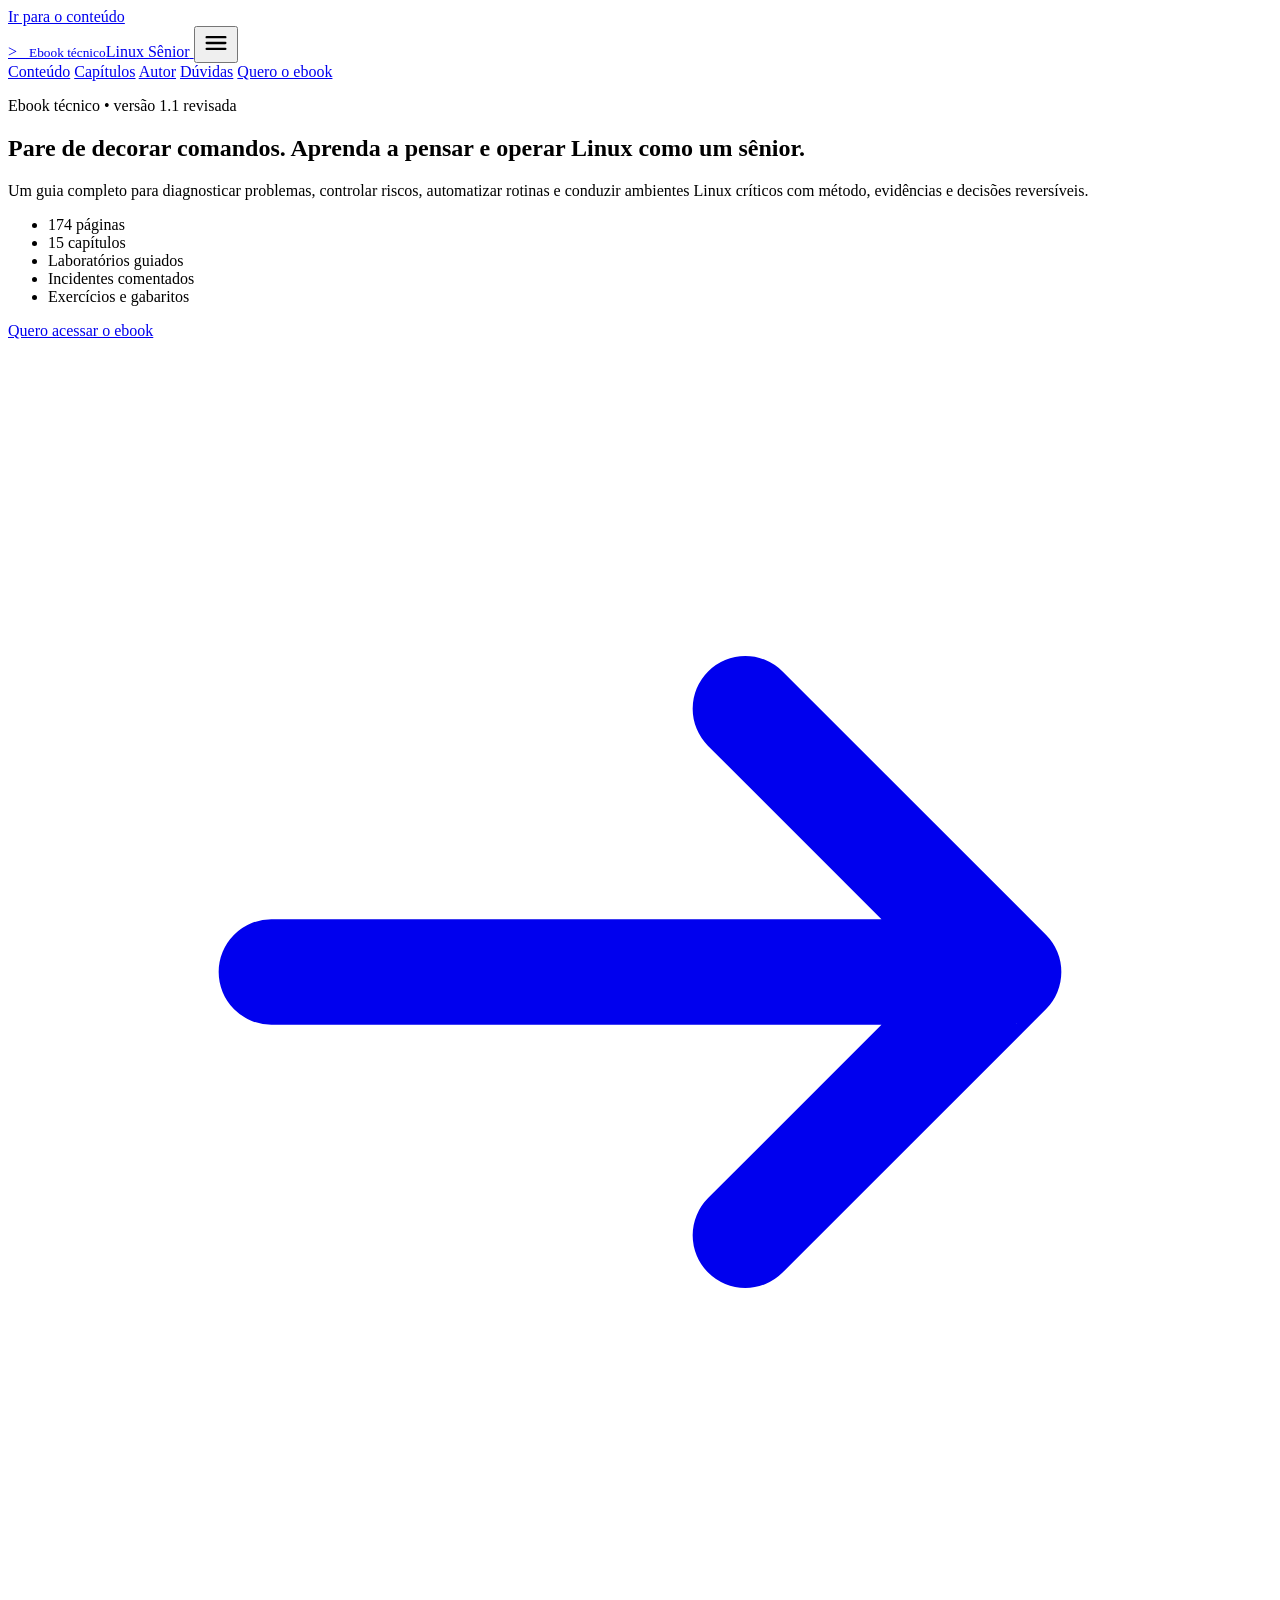
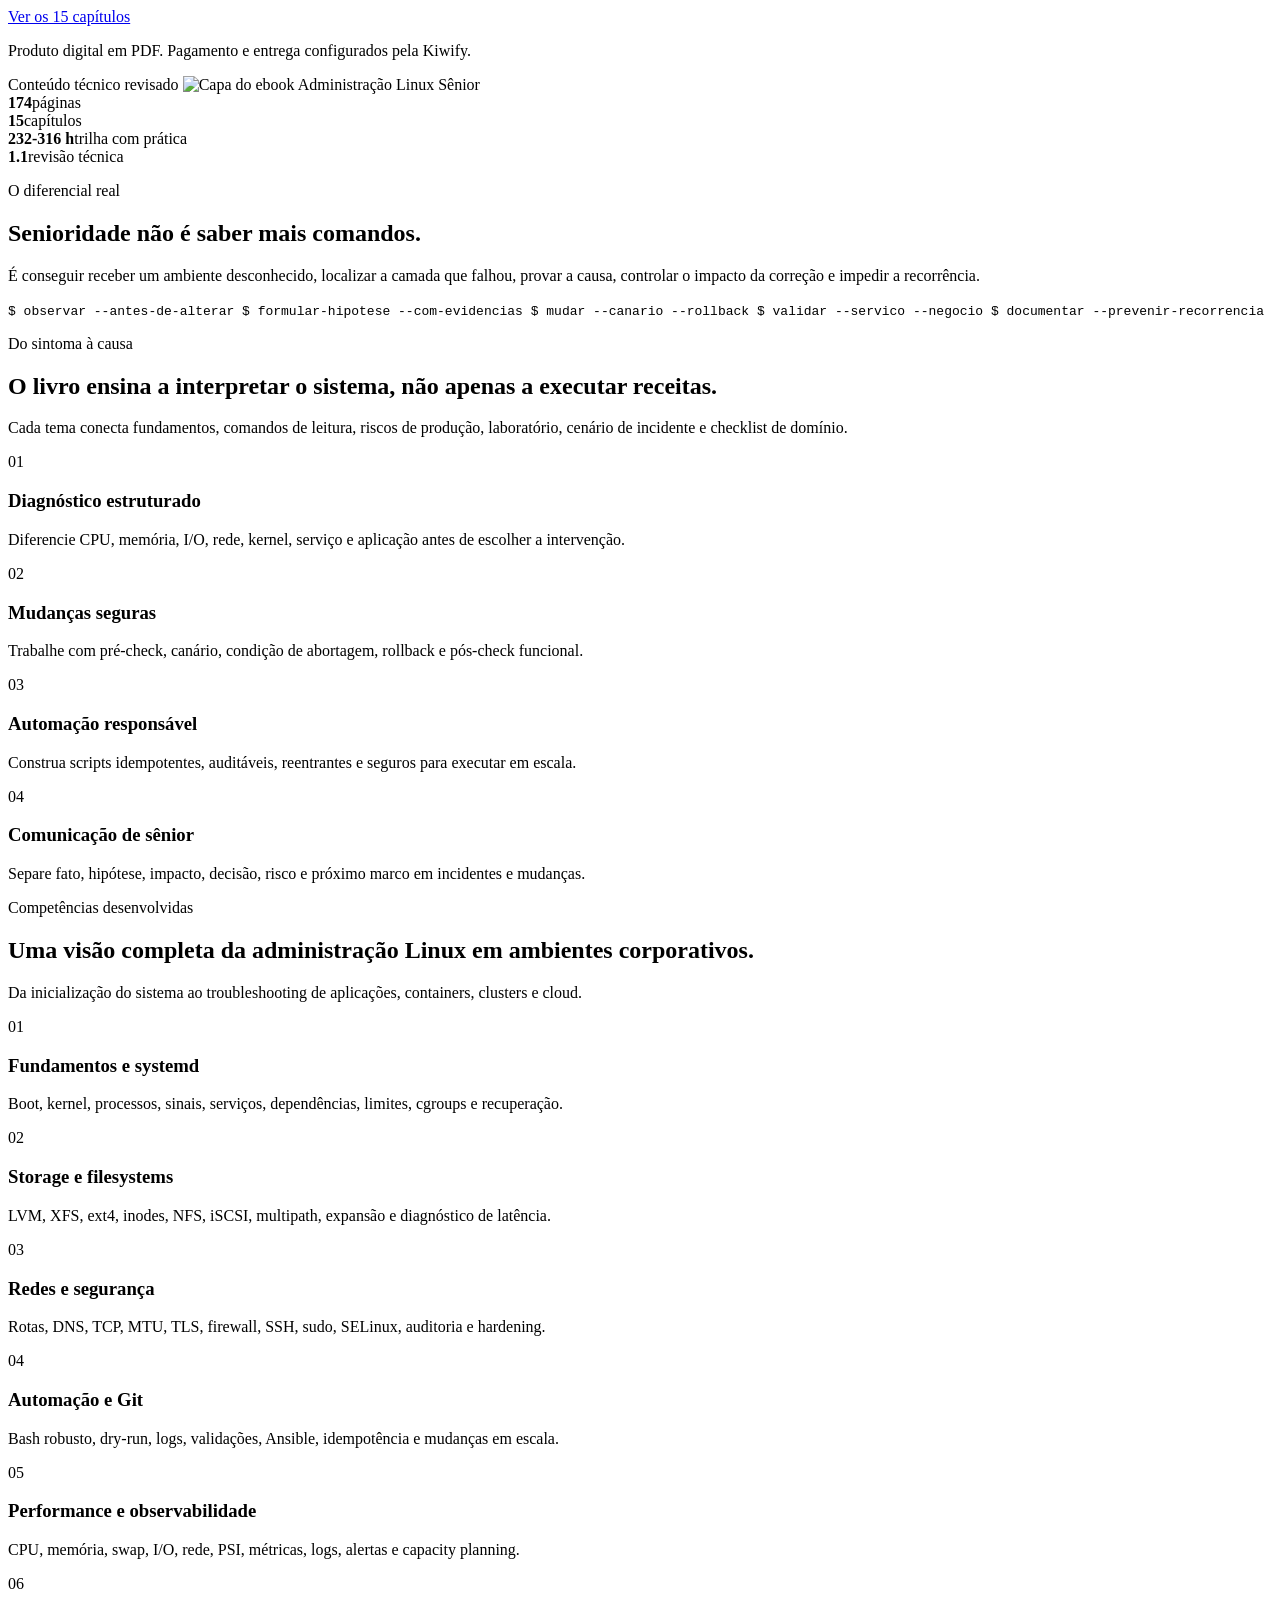
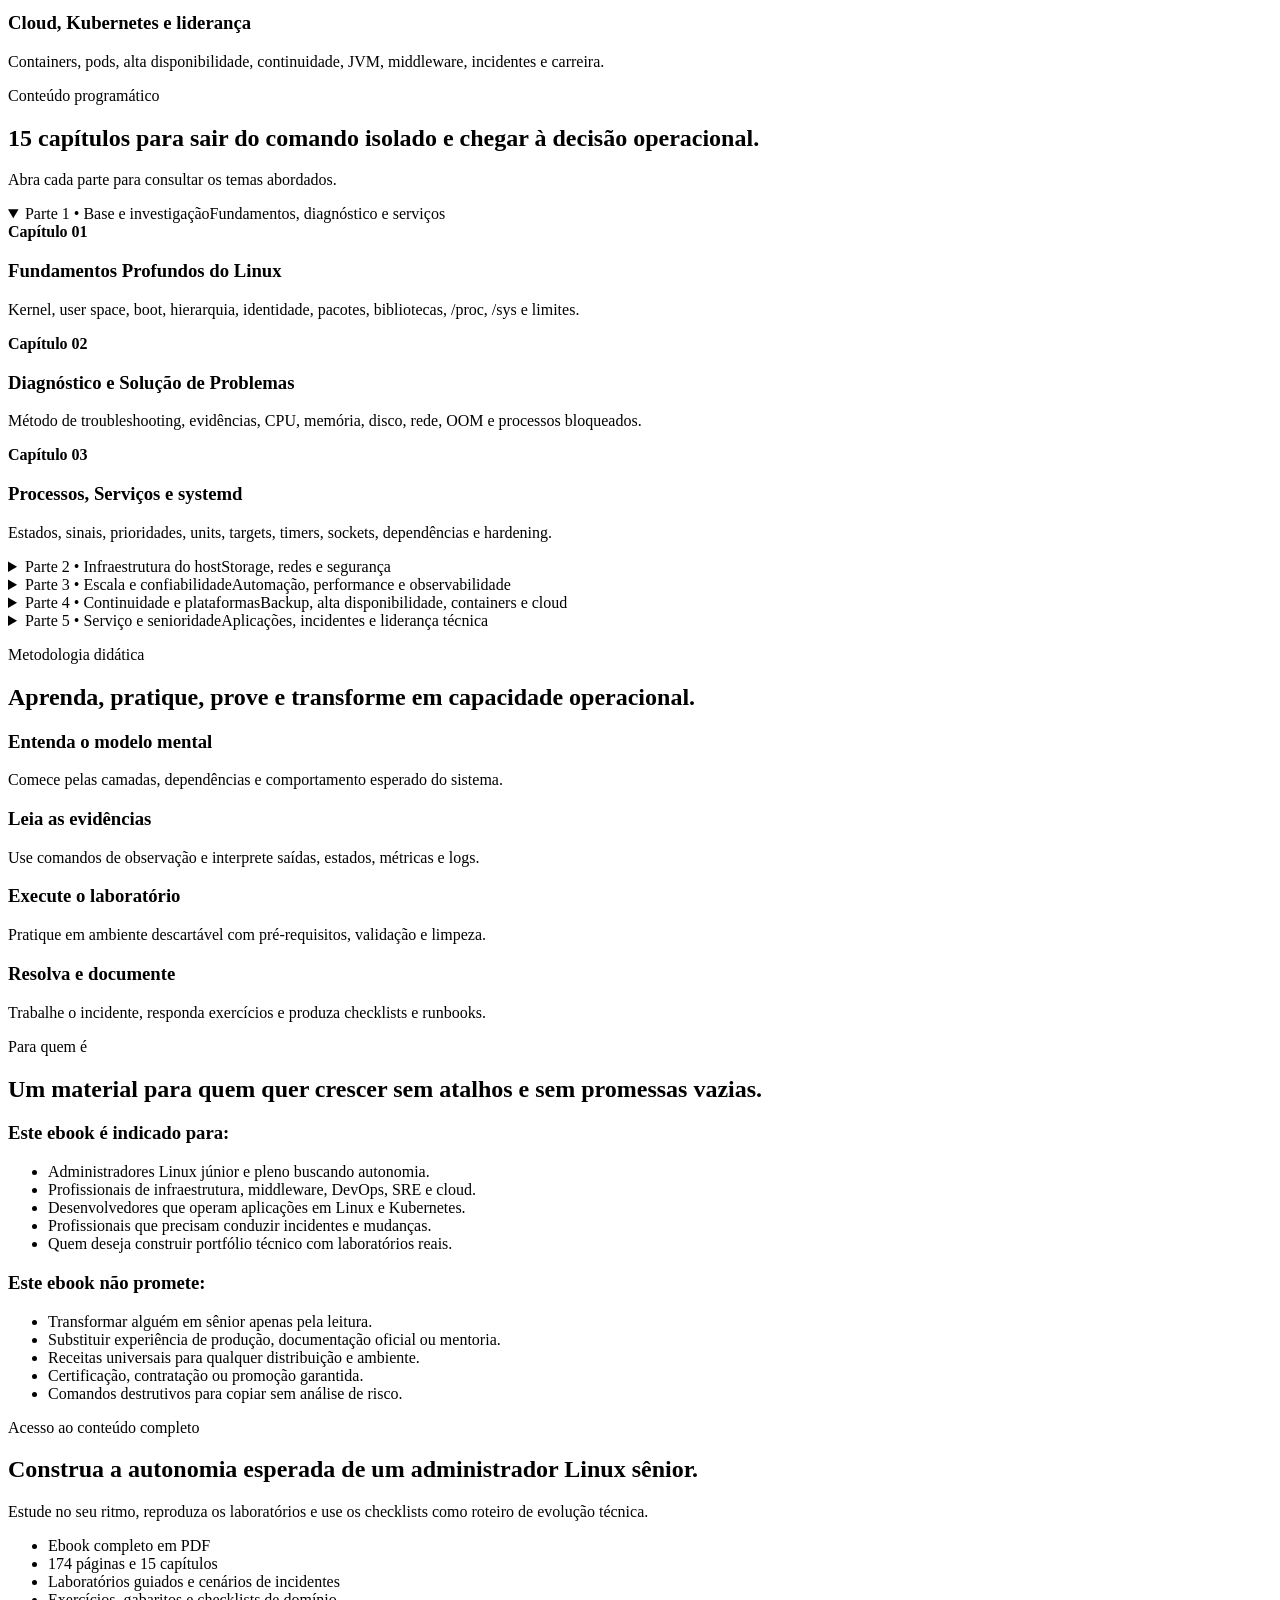
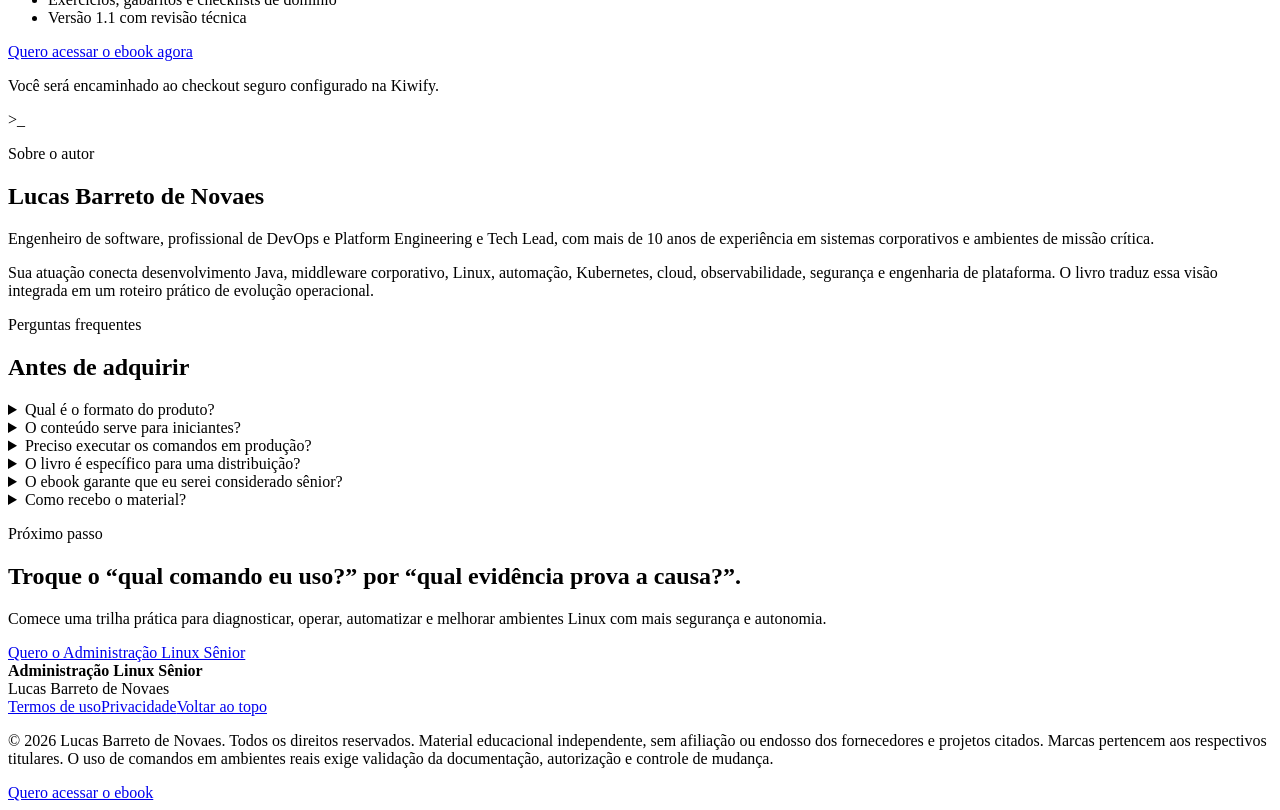
==== index.html @ 8b81fcac "Add files via upload" ====
<!doctype html>
<html lang="pt-BR">
<head>
  <meta charset="utf-8">
  <meta name="viewport" content="width=device-width, initial-scale=1">
  <title>Administração Linux Sênior | Ebook completo</title>
  <meta name="description" content="Ebook técnico de 174 páginas com 15 capítulos, laboratórios, incidentes comentados, exercícios e checklists para desenvolver autonomia na administração Linux.">
  <meta name="author" content="Lucas Barreto de Novaes">
  <meta name="robots" content="index,follow,max-image-preview:large">
  <meta name="theme-color" content="#0c2238">
  <link rel="canonical" href="https://SEU-USUARIO.github.io/administracao-linux-senior/">
  <link rel="icon" href="assets/img/favicon.svg" type="image/svg+xml">
  <link rel="preload" href="assets/img/capa-administracao-linux-senior.webp" as="image" type="image/webp">
  <link rel="stylesheet" href="assets/css/style.css">

  <meta property="og:type" content="book">
  <meta property="og:locale" content="pt_BR">
  <meta property="og:title" content="Administração Linux Sênior">
  <meta property="og:description" content="Do comando à decisão operacional: 174 páginas, 15 capítulos, laboratórios, incidentes comentados e checklists.">
  <meta property="og:url" content="https://SEU-USUARIO.github.io/administracao-linux-senior/">
  <meta property="og:image" content="https://SEU-USUARIO.github.io/administracao-linux-senior/assets/img/og-administracao-linux-senior.jpg">
  <meta property="og:image:width" content="1200">
  <meta property="og:image:height" content="630">
  <meta property="og:image:alt" content="Capa do ebook Administração Linux Sênior">
  <meta name="twitter:card" content="summary_large_image">
  <meta name="twitter:title" content="Administração Linux Sênior">
  <meta name="twitter:description" content="Ebook técnico com 15 capítulos para desenvolver autonomia em ambientes Linux críticos.">
  <meta name="twitter:image" content="https://SEU-USUARIO.github.io/administracao-linux-senior/assets/img/og-administracao-linux-senior.jpg">

  <script type="application/ld+json">
  {
    "@context": "https://schema.org",
    "@type": "Book",
    "name": "Administração Linux Sênior",
    "alternateName": "Administração Linux Sênior - Fundamentos, troubleshooting, automação, segurança e operação de ambientes críticos",
    "author": {"@type": "Person", "name": "Lucas Barreto de Novaes"},
    "bookFormat": "https://schema.org/EBook",
    "inLanguage": "pt-BR",
    "numberOfPages": 174,
    "bookEdition": "1.1",
    "description": "Ebook técnico com 15 capítulos, laboratórios guiados, incidentes comentados, exercícios, gabaritos e checklists para administração Linux em ambientes corporativos.",
    "image": "assets/img/og-administracao-linux-senior.jpg"
  }
  </script>
</head>
<body>
  <a class="skip-link" href="#conteudo">Ir para o conteúdo</a>

  <header class="site-header">
    <div class="container navbar">
      <a class="brand" href="#inicio" aria-label="Administração Linux Sênior - início">
        <span class="brand__mark" aria-hidden="true">&gt;_</span>
        <span class="brand__text"><small>Ebook técnico</small><span>Linux Sênior</span></span>
      </a>
      <button class="menu-button" type="button" aria-label="Abrir menu" aria-expanded="false" data-menu-button>
        <svg width="28" height="28" viewBox="0 0 24 24" fill="none" aria-hidden="true"><path d="M4 7h16M4 12h16M4 17h16" stroke="currentColor" stroke-width="2" stroke-linecap="round"/></svg>
      </button>
      <nav class="nav-links" aria-label="Navegação principal" data-menu>
        <a href="#conteudo-do-ebook">Conteúdo</a>
        <a href="#capitulos">Capítulos</a>
        <a href="#autor">Autor</a>
        <a href="#duvidas">Dúvidas</a>
        <a class="button button--small" href="#comprar" data-checkout>Quero o ebook</a>
      </nav>
    </div>
  </header>

  <main id="conteudo">
    <section class="hero" id="inicio">
      <div class="container hero__grid">
        <div class="hero__copy" data-reveal>
          <p class="eyebrow">Ebook técnico • versão 1.1 revisada</p>
          <h1>Pare de decorar comandos. <span>Aprenda a pensar e operar Linux como um sênior.</span></h1>
          <p class="hero__lead">Um guia completo para diagnosticar problemas, controlar riscos, automatizar rotinas e conduzir ambientes Linux críticos com método, evidências e decisões reversíveis.</p>
          <ul class="hero__proof" aria-label="Principais características">
            <li>174 páginas</li>
            <li>15 capítulos</li>
            <li>Laboratórios guiados</li>
            <li>Incidentes comentados</li>
            <li>Exercícios e gabaritos</li>
          </ul>
          <div class="hero__actions">
            <a class="button" href="#comprar" data-checkout>
              Quero acessar o ebook
              <svg viewBox="0 0 24 24" fill="none" aria-hidden="true"><path d="M5 12h14m-5-5 5 5-5 5" stroke="currentColor" stroke-width="2" stroke-linecap="round" stroke-linejoin="round"/></svg>
            </a>
            <a class="button button--secondary" href="#capitulos">Ver os 15 capítulos</a>
          </div>
          <p class="hero__microcopy">Produto digital em PDF. Pagamento e entrega configurados pela Kiwify.</p>
        </div>

        <div class="hero__cover" data-reveal>
          <span class="book-badge">Conteúdo técnico revisado</span>
          <picture>
            <source srcset="assets/img/capa-administracao-linux-senior.webp" type="image/webp">
            <img class="book-cover" src="assets/img/capa-administracao-linux-senior.jpg" width="900" height="1275" alt="Capa do ebook Administração Linux Sênior" fetchpriority="high">
          </picture>
        </div>
      </div>
    </section>

    <div class="container stats" aria-label="Resumo do ebook">
      <div class="stats__grid">
        <div class="stat"><strong>174</strong><span>páginas</span></div>
        <div class="stat"><strong>15</strong><span>capítulos</span></div>
        <div class="stat"><strong>232-316 h</strong><span>trilha com prática</span></div>
        <div class="stat"><strong>1.1</strong><span>revisão técnica</span></div>
      </div>
    </div>

    <section class="section" id="conteudo-do-ebook">
      <div class="container problem-grid">
        <div class="problem-card" data-reveal>
          <p class="eyebrow">O diferencial real</p>
          <h2>Senioridade não é saber mais comandos.</h2>
          <p>É conseguir receber um ambiente desconhecido, localizar a camada que falhou, provar a causa, controlar o impacto da correção e impedir a recorrência.</p>
          <code>$ observar --antes-de-alterar
$ formular-hipotese --com-evidencias
$ mudar --canario --rollback
$ validar --servico --negocio
$ documentar --prevenir-recorrencia</code>
        </div>

        <div>
          <div class="section-heading">
            <p class="eyebrow">Do sintoma à causa</p>
            <h2>O livro ensina a interpretar o sistema, não apenas a executar receitas.</h2>
            <p>Cada tema conecta fundamentos, comandos de leitura, riscos de produção, laboratório, cenário de incidente e checklist de domínio.</p>
          </div>
          <div class="compare-list">
            <article class="compare-item" data-reveal><div class="compare-item__icon">01</div><div><h3>Diagnóstico estruturado</h3><p>Diferencie CPU, memória, I/O, rede, kernel, serviço e aplicação antes de escolher a intervenção.</p></div></article>
            <article class="compare-item" data-reveal><div class="compare-item__icon">02</div><div><h3>Mudanças seguras</h3><p>Trabalhe com pré-check, canário, condição de abortagem, rollback e pós-check funcional.</p></div></article>
            <article class="compare-item" data-reveal><div class="compare-item__icon">03</div><div><h3>Automação responsável</h3><p>Construa scripts idempotentes, auditáveis, reentrantes e seguros para executar em escala.</p></div></article>
            <article class="compare-item" data-reveal><div class="compare-item__icon">04</div><div><h3>Comunicação de sênior</h3><p>Separe fato, hipótese, impacto, decisão, risco e próximo marco em incidentes e mudanças.</p></div></article>
          </div>
        </div>
      </div>
    </section>

    <section class="section section--soft">
      <div class="container">
        <div class="section-heading" data-reveal>
          <p class="eyebrow">Competências desenvolvidas</p>
          <h2>Uma visão completa da administração Linux em ambientes corporativos.</h2>
          <p>Da inicialização do sistema ao troubleshooting de aplicações, containers, clusters e cloud.</p>
        </div>
        <div class="cards">
          <article class="card" data-reveal><span class="card__number">01</span><h3>Fundamentos e systemd</h3><p>Boot, kernel, processos, sinais, serviços, dependências, limites, cgroups e recuperação.</p></article>
          <article class="card" data-reveal><span class="card__number">02</span><h3>Storage e filesystems</h3><p>LVM, XFS, ext4, inodes, NFS, iSCSI, multipath, expansão e diagnóstico de latência.</p></article>
          <article class="card" data-reveal><span class="card__number">03</span><h3>Redes e segurança</h3><p>Rotas, DNS, TCP, MTU, TLS, firewall, SSH, sudo, SELinux, auditoria e hardening.</p></article>
          <article class="card" data-reveal><span class="card__number">04</span><h3>Automação e Git</h3><p>Bash robusto, dry-run, logs, validações, Ansible, idempotência e mudanças em escala.</p></article>
          <article class="card" data-reveal><span class="card__number">05</span><h3>Performance e observabilidade</h3><p>CPU, memória, swap, I/O, rede, PSI, métricas, logs, alertas e capacity planning.</p></article>
          <article class="card" data-reveal><span class="card__number">06</span><h3>Cloud, Kubernetes e liderança</h3><p>Containers, pods, alta disponibilidade, continuidade, JVM, middleware, incidentes e carreira.</p></article>
        </div>
      </div>
    </section>

    <section class="section section--dark" id="capitulos">
      <div class="container">
        <div class="section-heading" data-reveal>
          <p class="eyebrow">Conteúdo programático</p>
          <h2>15 capítulos para sair do comando isolado e chegar à decisão operacional.</h2>
          <p>Abra cada parte para consultar os temas abordados.</p>
        </div>
        <div class="curriculum">
          <details class="part" open data-reveal>
            <summary><span><span class="part__label">Parte 1 • Base e investigação</span><span class="part__title">Fundamentos, diagnóstico e serviços</span></span></summary>
            <div class="chapters">
              <article class="chapter"><strong>Capítulo 01</strong><h3>Fundamentos Profundos do Linux</h3><p>Kernel, user space, boot, hierarquia, identidade, pacotes, bibliotecas, /proc, /sys e limites.</p></article>
              <article class="chapter"><strong>Capítulo 02</strong><h3>Diagnóstico e Solução de Problemas</h3><p>Método de troubleshooting, evidências, CPU, memória, disco, rede, OOM e processos bloqueados.</p></article>
              <article class="chapter"><strong>Capítulo 03</strong><h3>Processos, Serviços e systemd</h3><p>Estados, sinais, prioridades, units, targets, timers, sockets, dependências e hardening.</p></article>
            </div>
          </details>
          <details class="part" data-reveal>
            <summary><span><span class="part__label">Parte 2 • Infraestrutura do host</span><span class="part__title">Storage, redes e segurança</span></span></summary>
            <div class="chapters">
              <article class="chapter"><strong>Capítulo 04</strong><h3>Armazenamento, LVM e Filesystems</h3><p>Discos, LVM, XFS, ext4, inodes, expansão segura, NFS, iSCSI e multipath.</p></article>
              <article class="chapter"><strong>Capítulo 05</strong><h3>Redes Linux e Troubleshooting</h3><p>Interfaces, rotas, DNS, TCP/UDP, firewall, TLS, MTU, bonding, namespaces e tcpdump.</p></article>
              <article class="chapter"><strong>Capítulo 06</strong><h3>Segurança e Hardening Linux</h3><p>Identidade, SSH, sudo, SELinux, firewall, patches, auditoria, certificados e segredos.</p></article>
            </div>
          </details>
          <details class="part" data-reveal>
            <summary><span><span class="part__label">Parte 3 • Escala e confiabilidade</span><span class="part__title">Automação, performance e observabilidade</span></span></summary>
            <div class="chapters">
              <article class="chapter"><strong>Capítulo 07</strong><h3>Automação com Bash, Ansible e Git</h3><p>Tratamento de erros, dry-run, idempotência, inventários, handlers, CI e rollback.</p></article>
              <article class="chapter"><strong>Capítulo 08</strong><h3>Performance e Capacity Planning</h3><p>Utilização, saturação, latência, CPU, memória, I/O, rede, cgroups, NUMA e PSI.</p></article>
              <article class="chapter"><strong>Capítulo 09</strong><h3>Logs, Observabilidade e Alertas</h3><p>journald, rsyslog, rotação, métricas, traces, correlação temporal e alertas acionáveis.</p></article>
            </div>
          </details>
          <details class="part" data-reveal>
            <summary><span><span class="part__label">Parte 4 • Continuidade e plataformas</span><span class="part__title">Backup, alta disponibilidade, containers e cloud</span></span></summary>
            <div class="chapters">
              <article class="chapter"><strong>Capítulo 10</strong><h3>Backup, Recuperação e Disaster Recovery</h3><p>RPO, RTO, consistência, snapshots, retenção, restore, testes e documentação de DR.</p></article>
              <article class="chapter"><strong>Capítulo 11</strong><h3>Alta Disponibilidade e Clusters</h3><p>Failover, quorum, fencing, VIP, health checks, replicação, split-brain e Pacemaker.</p></article>
              <article class="chapter"><strong>Capítulo 12</strong><h3>Virtualização, Containers, Kubernetes e Cloud</h3><p>VMs, namespaces, cgroups, imagens, volumes, redes, pods, requests, limits e probes.</p></article>
            </div>
          </details>
          <details class="part" data-reveal>
            <summary><span><span class="part__label">Parte 5 • Serviço e senioridade</span><span class="part__title">Aplicações, incidentes e liderança técnica</span></span></summary>
            <div class="chapters">
              <article class="chapter"><strong>Capítulo 13</strong><h3>Aplicações, JVM, Middleware e Bancos</h3><p>JVM, threads, WebLogic, JBoss, Tomcat, proxies, TLS, pools, banco e mensageria.</p></article>
              <article class="chapter"><strong>Capítulo 14</strong><h3>Gestão de Incidentes e Mudanças</h3><p>Severidade, triagem, timeline, contenção, RCA, mudança atômica, rollback e runbooks.</p></article>
              <article class="chapter"><strong>Capítulo 15</strong><h3>Comunicação, Liderança e Carreira Sênior</h3><p>Clareza, mentoria, decisões, influência, documentação, portfólio e plano de evolução.</p></article>
            </div>
          </details>
        </div>
      </div>
    </section>

    <section class="section">
      <div class="container">
        <div class="section-heading" data-reveal>
          <p class="eyebrow">Metodologia didática</p>
          <h2>Aprenda, pratique, prove e transforme em capacidade operacional.</h2>
        </div>
        <div class="method-grid">
          <article class="method" data-reveal><h3>Entenda o modelo mental</h3><p>Comece pelas camadas, dependências e comportamento esperado do sistema.</p></article>
          <article class="method" data-reveal><h3>Leia as evidências</h3><p>Use comandos de observação e interprete saídas, estados, métricas e logs.</p></article>
          <article class="method" data-reveal><h3>Execute o laboratório</h3><p>Pratique em ambiente descartável com pré-requisitos, validação e limpeza.</p></article>
          <article class="method" data-reveal><h3>Resolva e documente</h3><p>Trabalhe o incidente, responda exercícios e produza checklists e runbooks.</p></article>
        </div>
      </div>
    </section>

    <section class="section section--soft">
      <div class="container">
        <div class="section-heading" data-reveal>
          <p class="eyebrow">Para quem é</p>
          <h2>Um material para quem quer crescer sem atalhos e sem promessas vazias.</h2>
        </div>
        <div class="audience-grid">
          <article class="audience" data-reveal>
            <h3>Este ebook é indicado para:</h3>
            <ul class="check-list">
              <li>Administradores Linux júnior e pleno buscando autonomia.</li>
              <li>Profissionais de infraestrutura, middleware, DevOps, SRE e cloud.</li>
              <li>Desenvolvedores que operam aplicações em Linux e Kubernetes.</li>
              <li>Profissionais que precisam conduzir incidentes e mudanças.</li>
              <li>Quem deseja construir portfólio técnico com laboratórios reais.</li>
            </ul>
          </article>
          <article class="audience" data-reveal>
            <h3>Este ebook não promete:</h3>
            <ul class="check-list check-list--no">
              <li>Transformar alguém em sênior apenas pela leitura.</li>
              <li>Substituir experiência de produção, documentação oficial ou mentoria.</li>
              <li>Receitas universais para qualquer distribuição e ambiente.</li>
              <li>Certificação, contratação ou promoção garantida.</li>
              <li>Comandos destrutivos para copiar sem análise de risco.</li>
            </ul>
          </article>
        </div>
      </div>
    </section>

    <section class="section" id="comprar">
      <div class="container offer" data-reveal>
        <div class="offer__grid">
          <div>
            <p class="eyebrow">Acesso ao conteúdo completo</p>
            <h2>Construa a autonomia esperada de um administrador Linux sênior.</h2>
            <p>Estude no seu ritmo, reproduza os laboratórios e use os checklists como roteiro de evolução técnica.</p>
          </div>
          <div class="offer__panel">
            <span class="price" data-price></span>
            <ul>
              <li>Ebook completo em PDF</li>
              <li>174 páginas e 15 capítulos</li>
              <li>Laboratórios guiados e cenários de incidentes</li>
              <li>Exercícios, gabaritos e checklists de domínio</li>
              <li>Versão 1.1 com revisão técnica</li>
            </ul>
            <a class="button" href="#checkout-nao-configurado" data-checkout>Quero acessar o ebook agora</a>
            <p class="offer__note">Você será encaminhado ao checkout seguro configurado na Kiwify.</p>
          </div>
        </div>
      </div>
    </section>

    <section class="section section--soft" id="autor">
      <div class="container author" data-reveal>
        <div class="author__avatar" aria-hidden="true">&gt;_</div>
        <div>
          <p class="eyebrow">Sobre o autor</p>
          <h2>Lucas Barreto de Novaes</h2>
          <p>Engenheiro de software, profissional de DevOps e Platform Engineering e Tech Lead, com mais de 10 anos de experiência em sistemas corporativos e ambientes de missão crítica.</p>
          <p>Sua atuação conecta desenvolvimento Java, middleware corporativo, Linux, automação, Kubernetes, cloud, observabilidade, segurança e engenharia de plataforma. O livro traduz essa visão integrada em um roteiro prático de evolução operacional.</p>
        </div>
      </div>
    </section>

    <section class="section" id="duvidas">
      <div class="container">
        <div class="section-heading" data-reveal>
          <p class="eyebrow">Perguntas frequentes</p>
          <h2>Antes de adquirir</h2>
        </div>
        <div class="faq">
          <details data-reveal><summary>Qual é o formato do produto?</summary><p>É um ebook digital em PDF, com 174 páginas, sumário clicável e marcadores de navegação.</p></details>
          <details data-reveal><summary>O conteúdo serve para iniciantes?</summary><p>O livro explica fundamentos, mas é mais bem aproveitado por quem já teve contato com terminal, servidores ou aplicações Linux. O conteúdo avança até troubleshooting, automação, alta disponibilidade, Kubernetes e liderança técnica.</p></details>
          <details data-reveal><summary>Preciso executar os comandos em produção?</summary><p>Não. Os laboratórios devem ser feitos em VM ou ambiente descartável. Em produção, qualquer alteração exige autorização, análise de impacto, backup, rollback e validação.</p></details>
          <details data-reveal><summary>O livro é específico para uma distribuição?</summary><p>Os conceitos são aplicáveis a ambientes corporativos Linux. Quando nomes de serviços, ferramentas ou caminhos variam entre distribuições, o texto orienta a validar a documentação e o contexto local.</p></details>
          <details data-reveal><summary>O ebook garante que eu serei considerado sênior?</summary><p>Não. Senioridade exige prática, responsabilidade, exposição a situações reais, comunicação e comportamento consistente. O ebook oferece um mapa completo, laboratórios e critérios para desenvolver e demonstrar essas competências.</p></details>
          <details data-reveal><summary>Como recebo o material?</summary><p>Após a confirmação do pagamento, o acesso é liberado conforme a entrega configurada no produto da Kiwify. Em caso de dúvida, utilize o <a data-support-email>canal informado no checkout</a>.</p></details>
        </div>
      </div>
    </section>

    <section class="section section--dark final-cta">
      <div class="container" data-reveal>
        <p class="eyebrow">Próximo passo</p>
        <h2>Troque o “qual comando eu uso?” por “qual evidência prova a causa?”.</h2>
        <p>Comece uma trilha prática para diagnosticar, operar, automatizar e melhorar ambientes Linux com mais segurança e autonomia.</p>
        <a class="button" href="#checkout-nao-configurado" data-checkout>Quero o Administração Linux Sênior</a>
      </div>
    </section>
  </main>

  <footer class="site-footer">
    <div class="container">
      <div class="footer-grid">
        <div><strong>Administração Linux Sênior</strong><br>Lucas Barreto de Novaes</div>
        <nav class="footer-links" aria-label="Links legais"><a href="termos.html">Termos de uso</a><a href="privacidade.html">Privacidade</a><a href="#inicio">Voltar ao topo</a></nav>
      </div>
      <p class="footer-small">© <span data-year>2026</span> Lucas Barreto de Novaes. Todos os direitos reservados. Material educacional independente, sem afiliação ou endosso dos fornecedores e projetos citados. Marcas pertencem aos respectivos titulares. O uso de comandos em ambientes reais exige validação da documentação, autorização e controle de mudança.</p>
    </div>
  </footer>

  <div class="mobile-cta"><a class="button" href="#checkout-nao-configurado" data-checkout>Quero acessar o ebook</a></div>

  <dialog class="setup-dialog" id="checkout-dialog">
    <div class="setup-dialog__content">
      <h2>Checkout ainda não configurado</h2>
      <p>Antes de publicar, abra o arquivo abaixo e substitua o endereço de exemplo pelo link copiado da Kiwify:</p>
      <code>assets/js/config.js</code>
      <p><strong>Campo:</strong> checkoutUrl</p>
      <button class="button" type="button" data-close-dialog>Entendi</button>
    </div>
  </dialog>

  <script src="assets/js/config.js"></script>
  <script src="assets/js/app.js"></script>
</body>
</html>
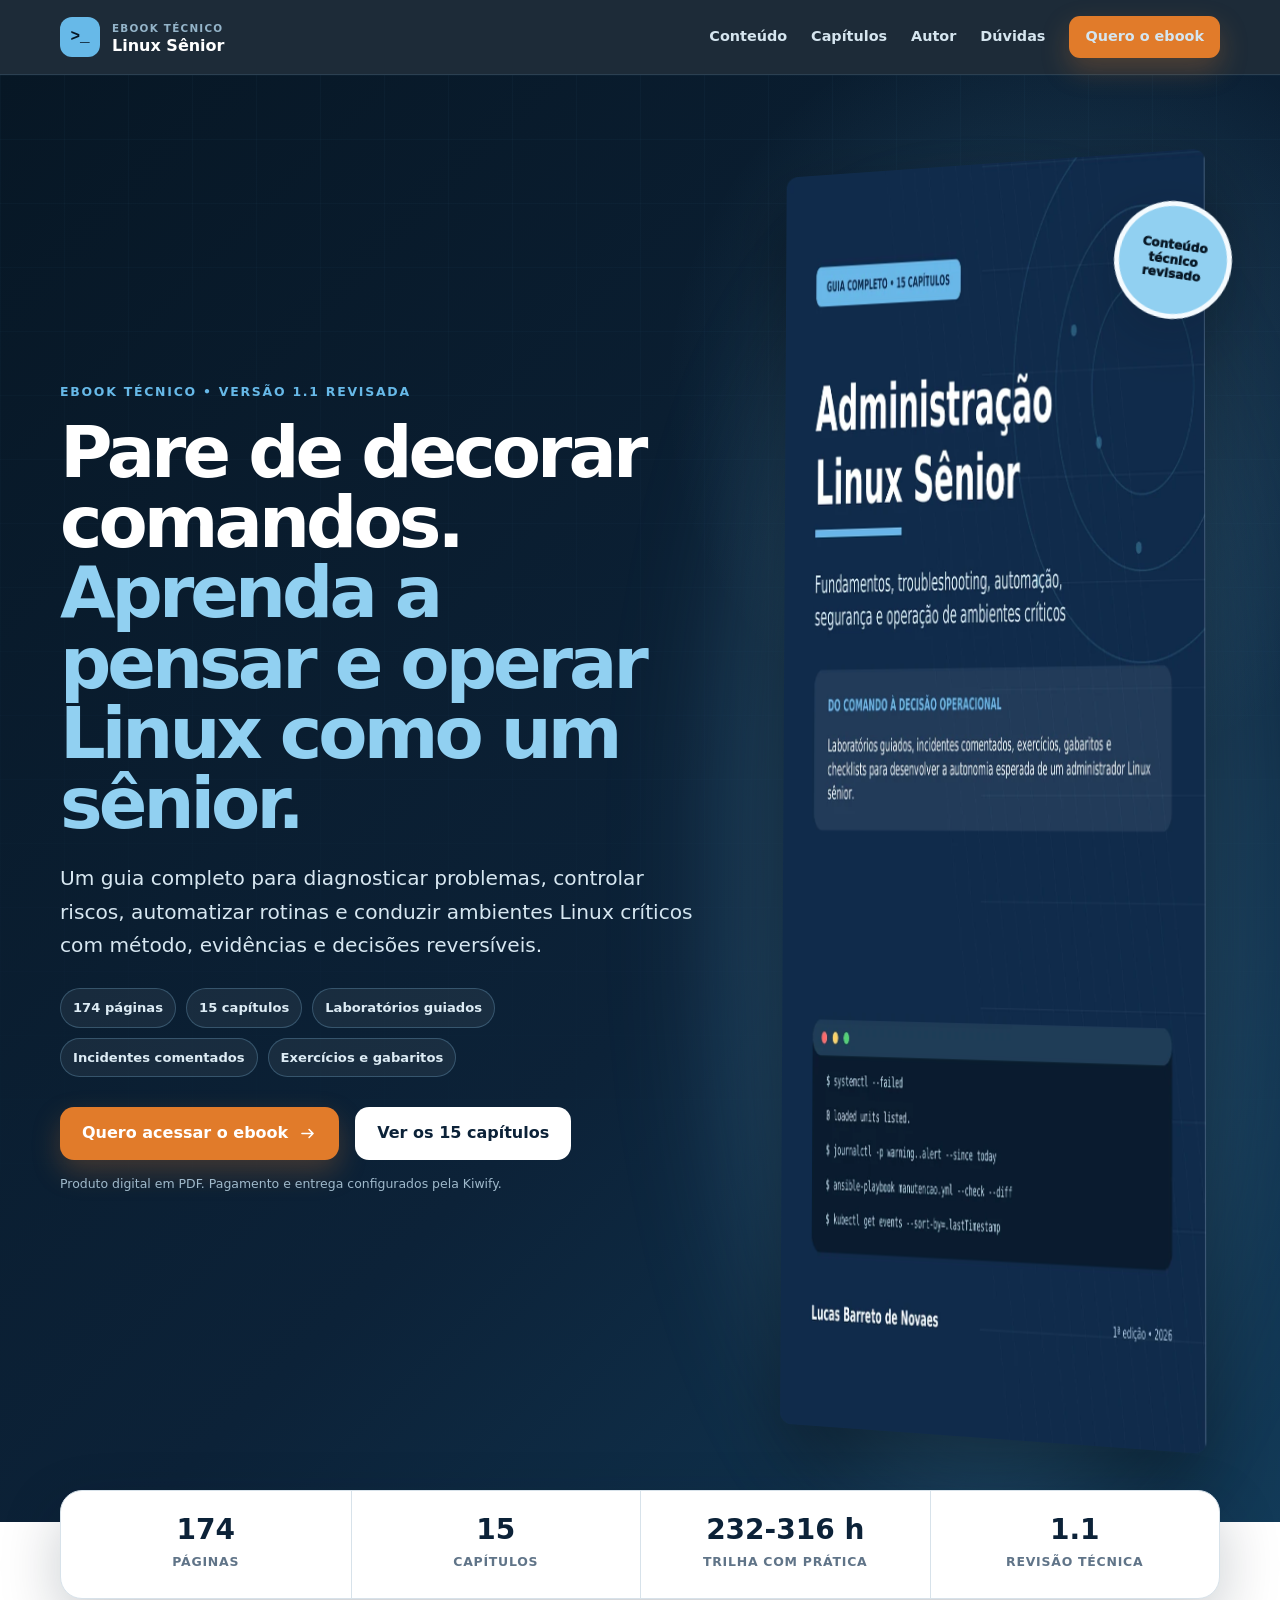
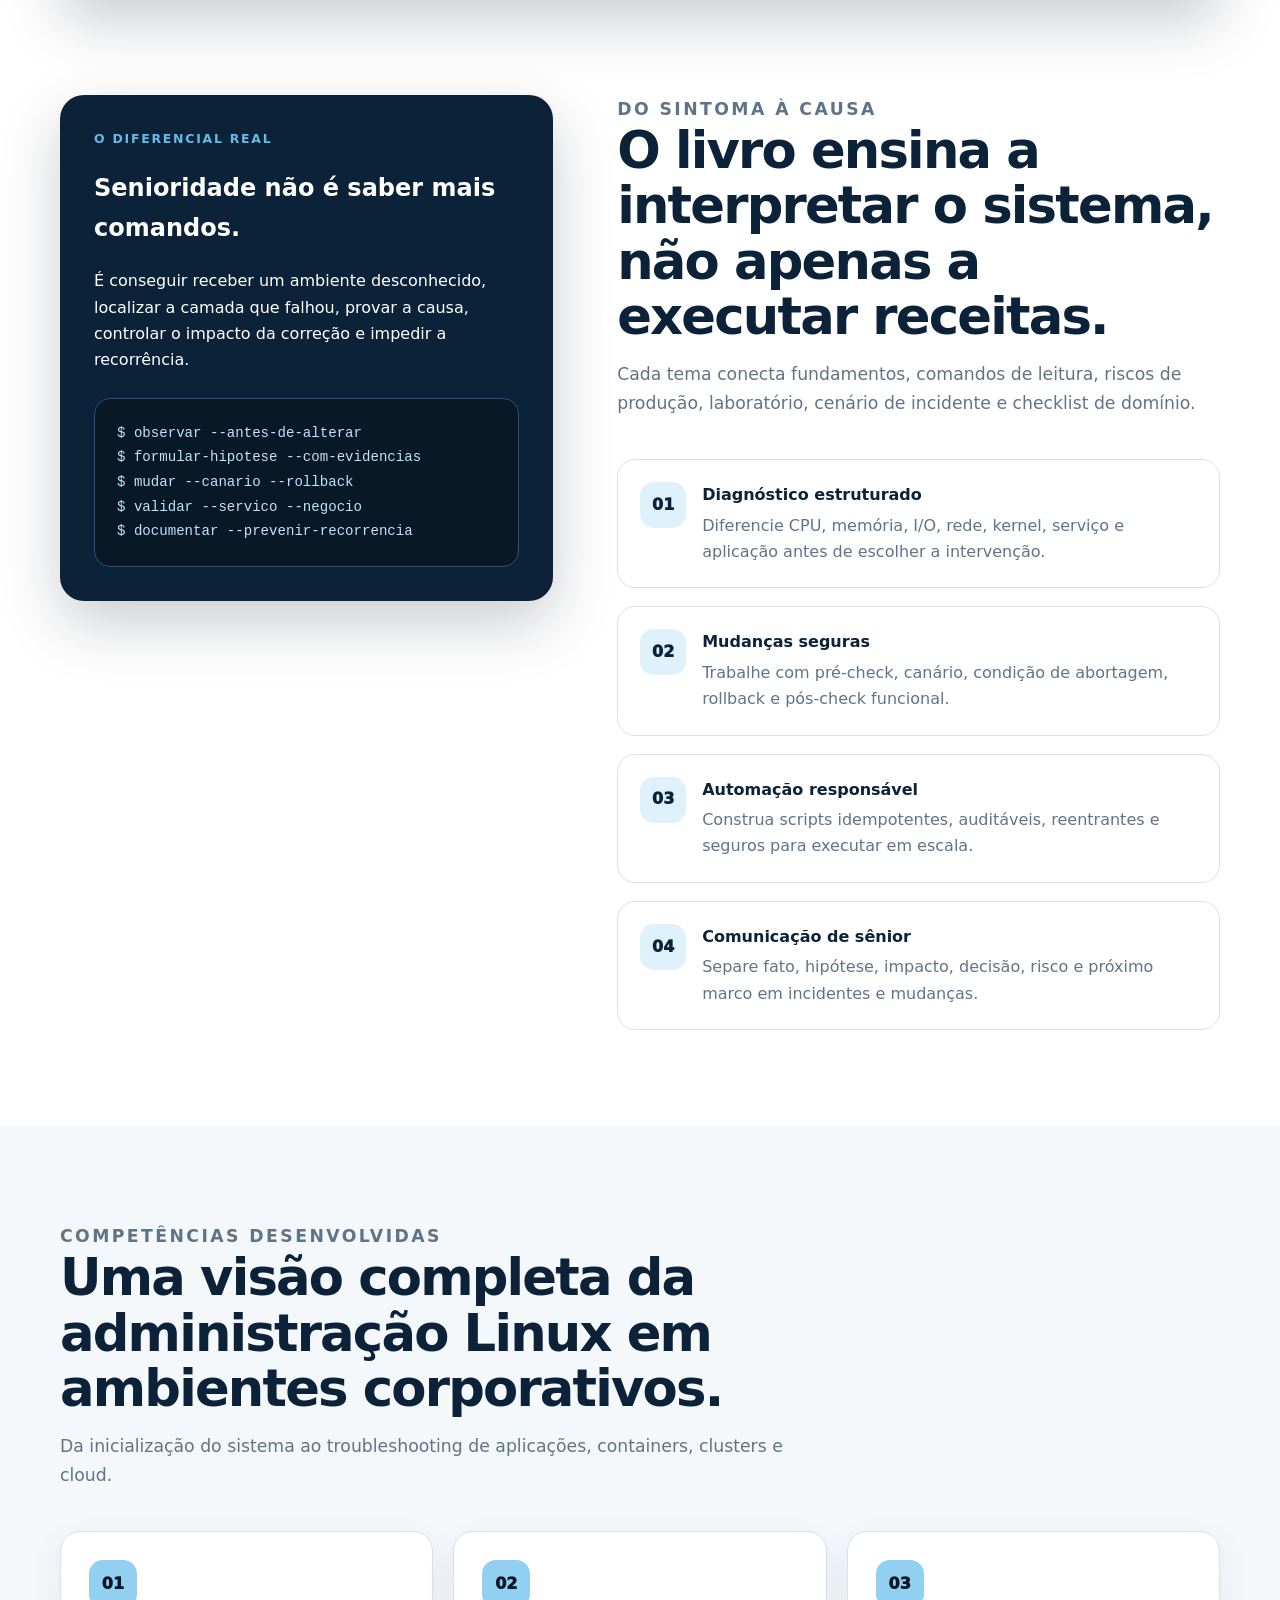
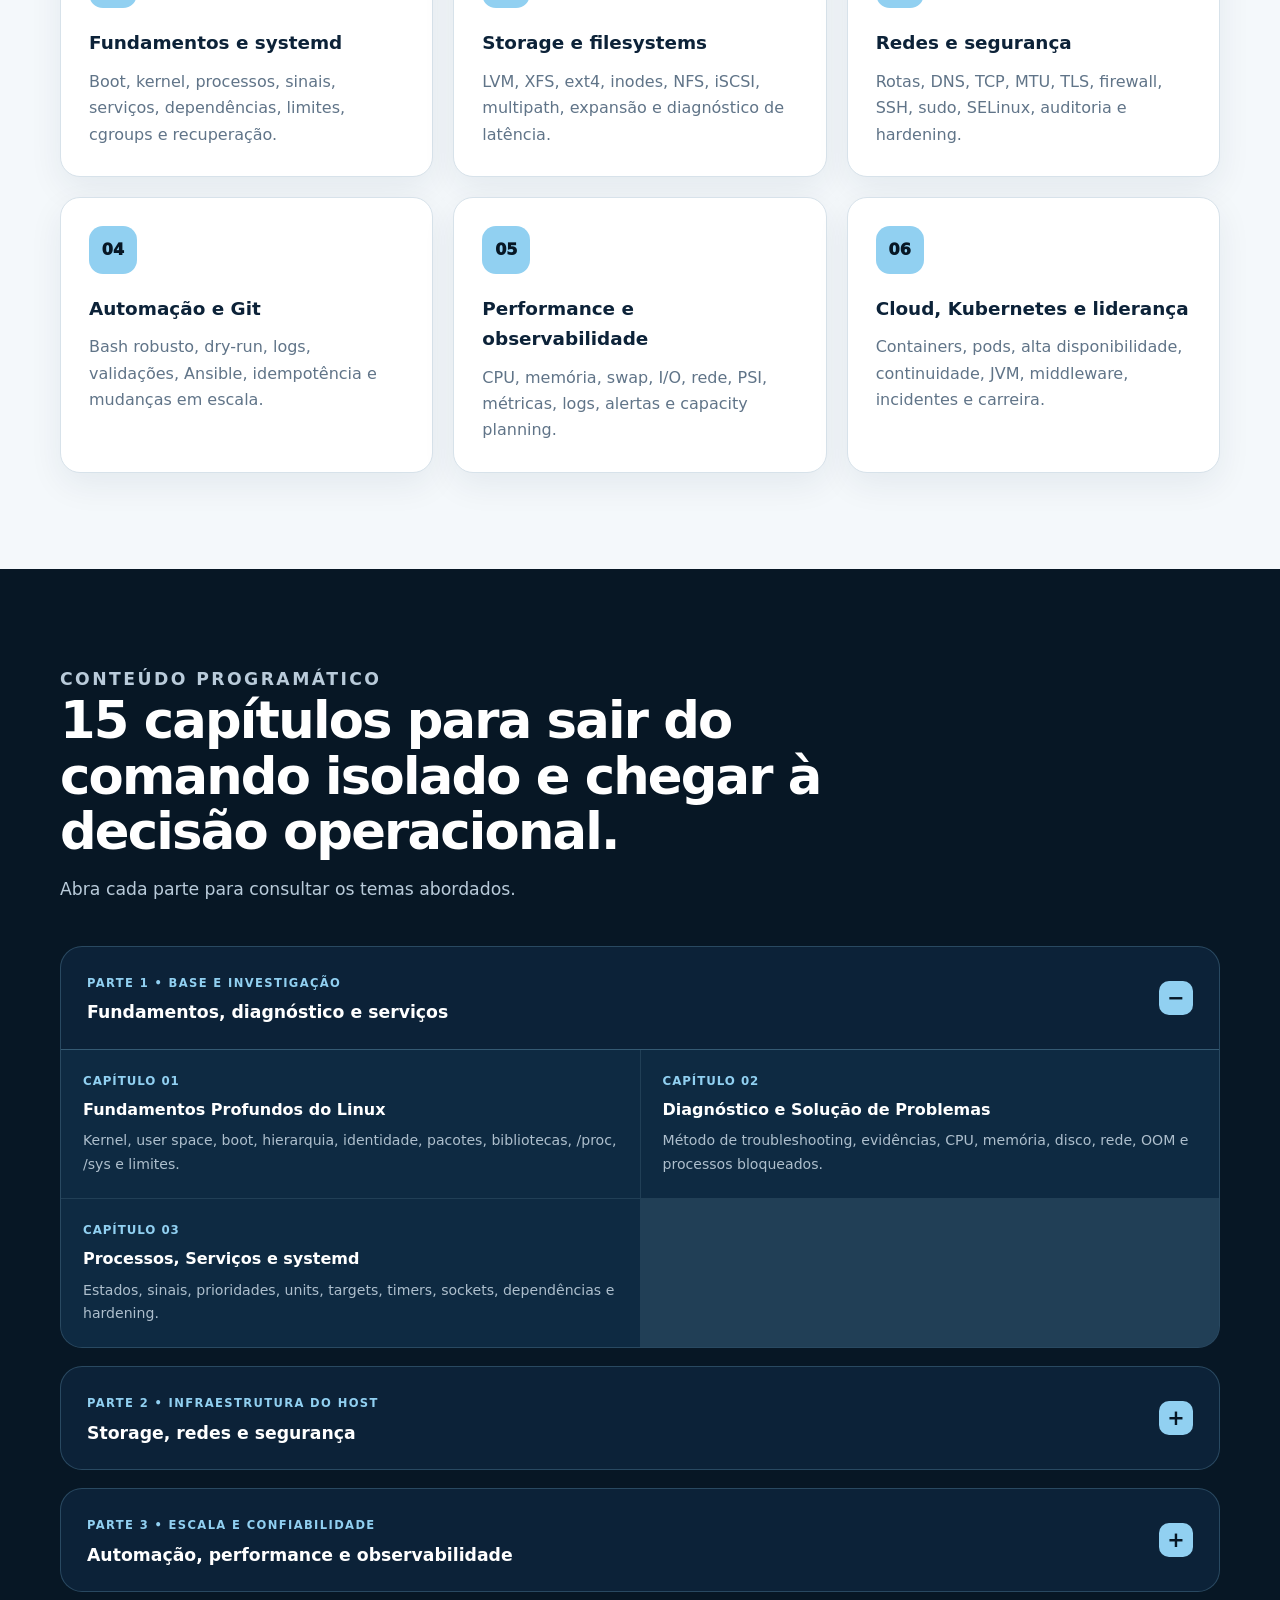
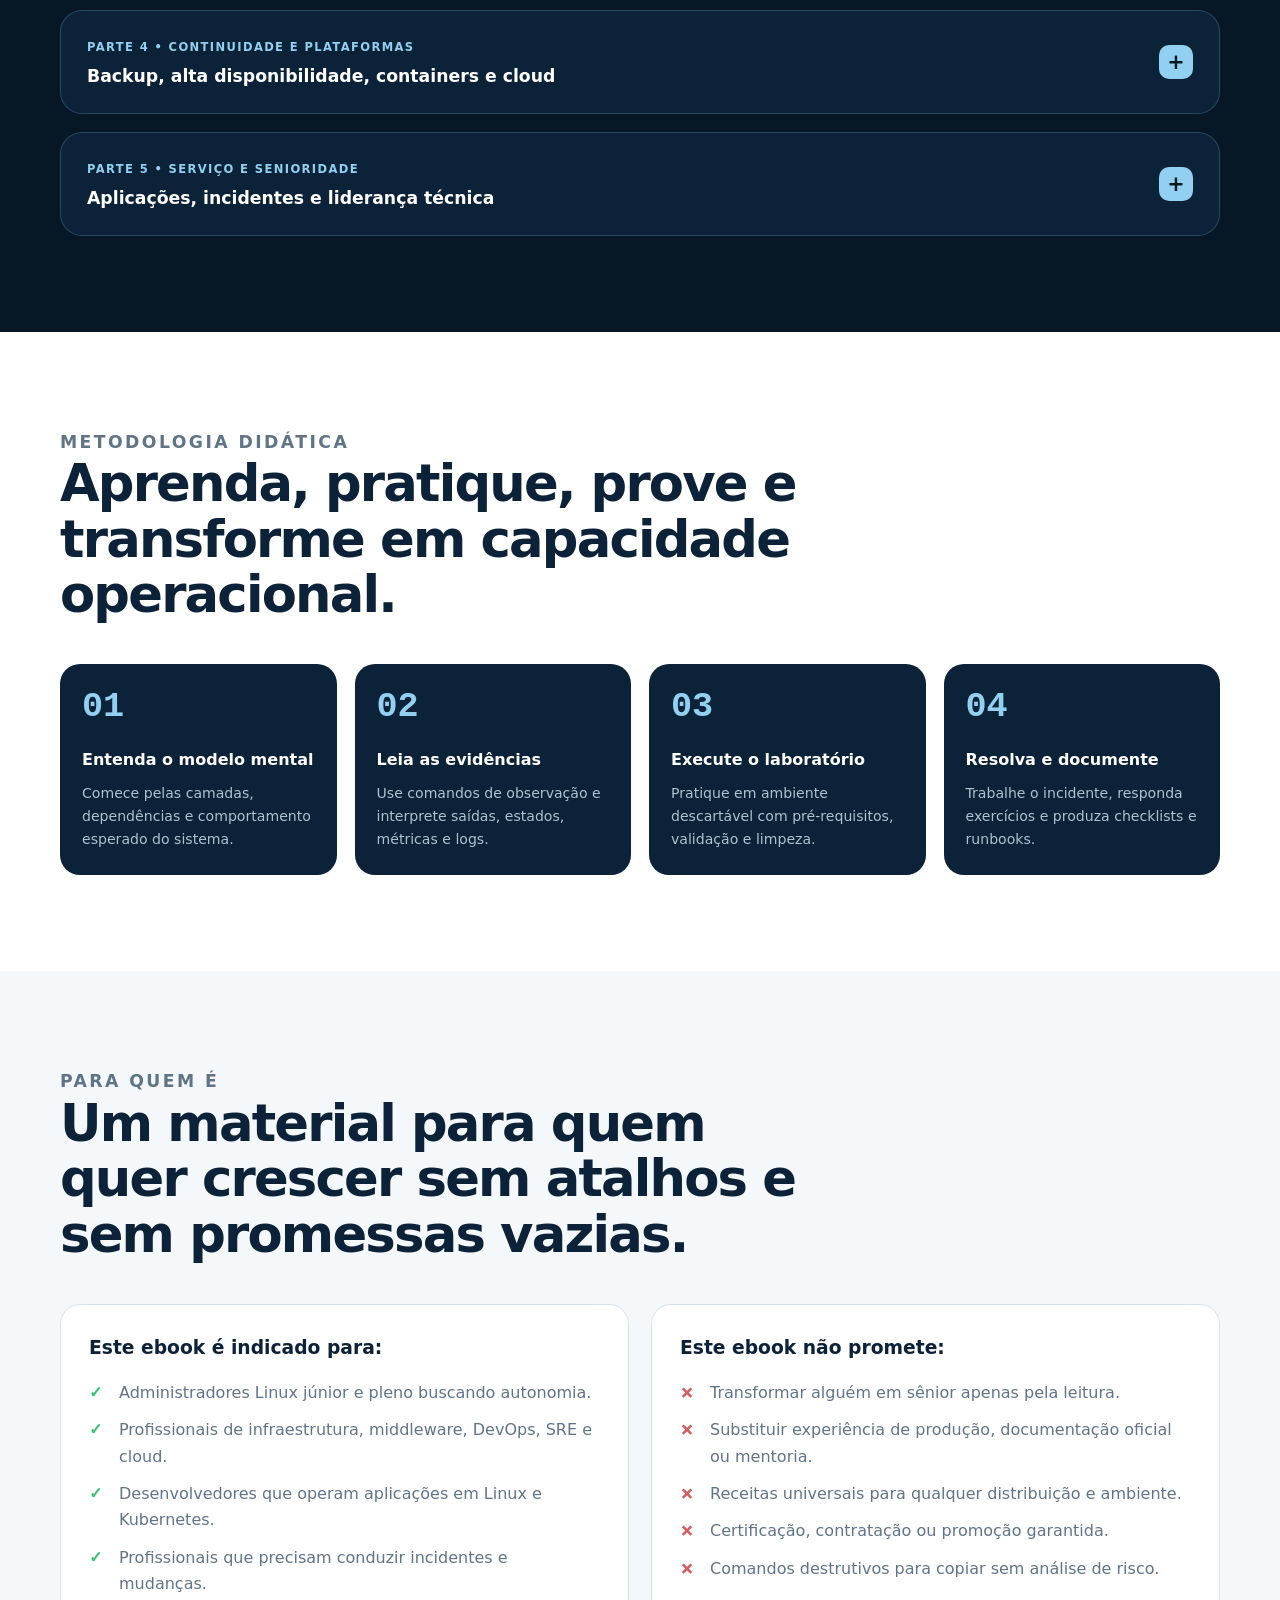
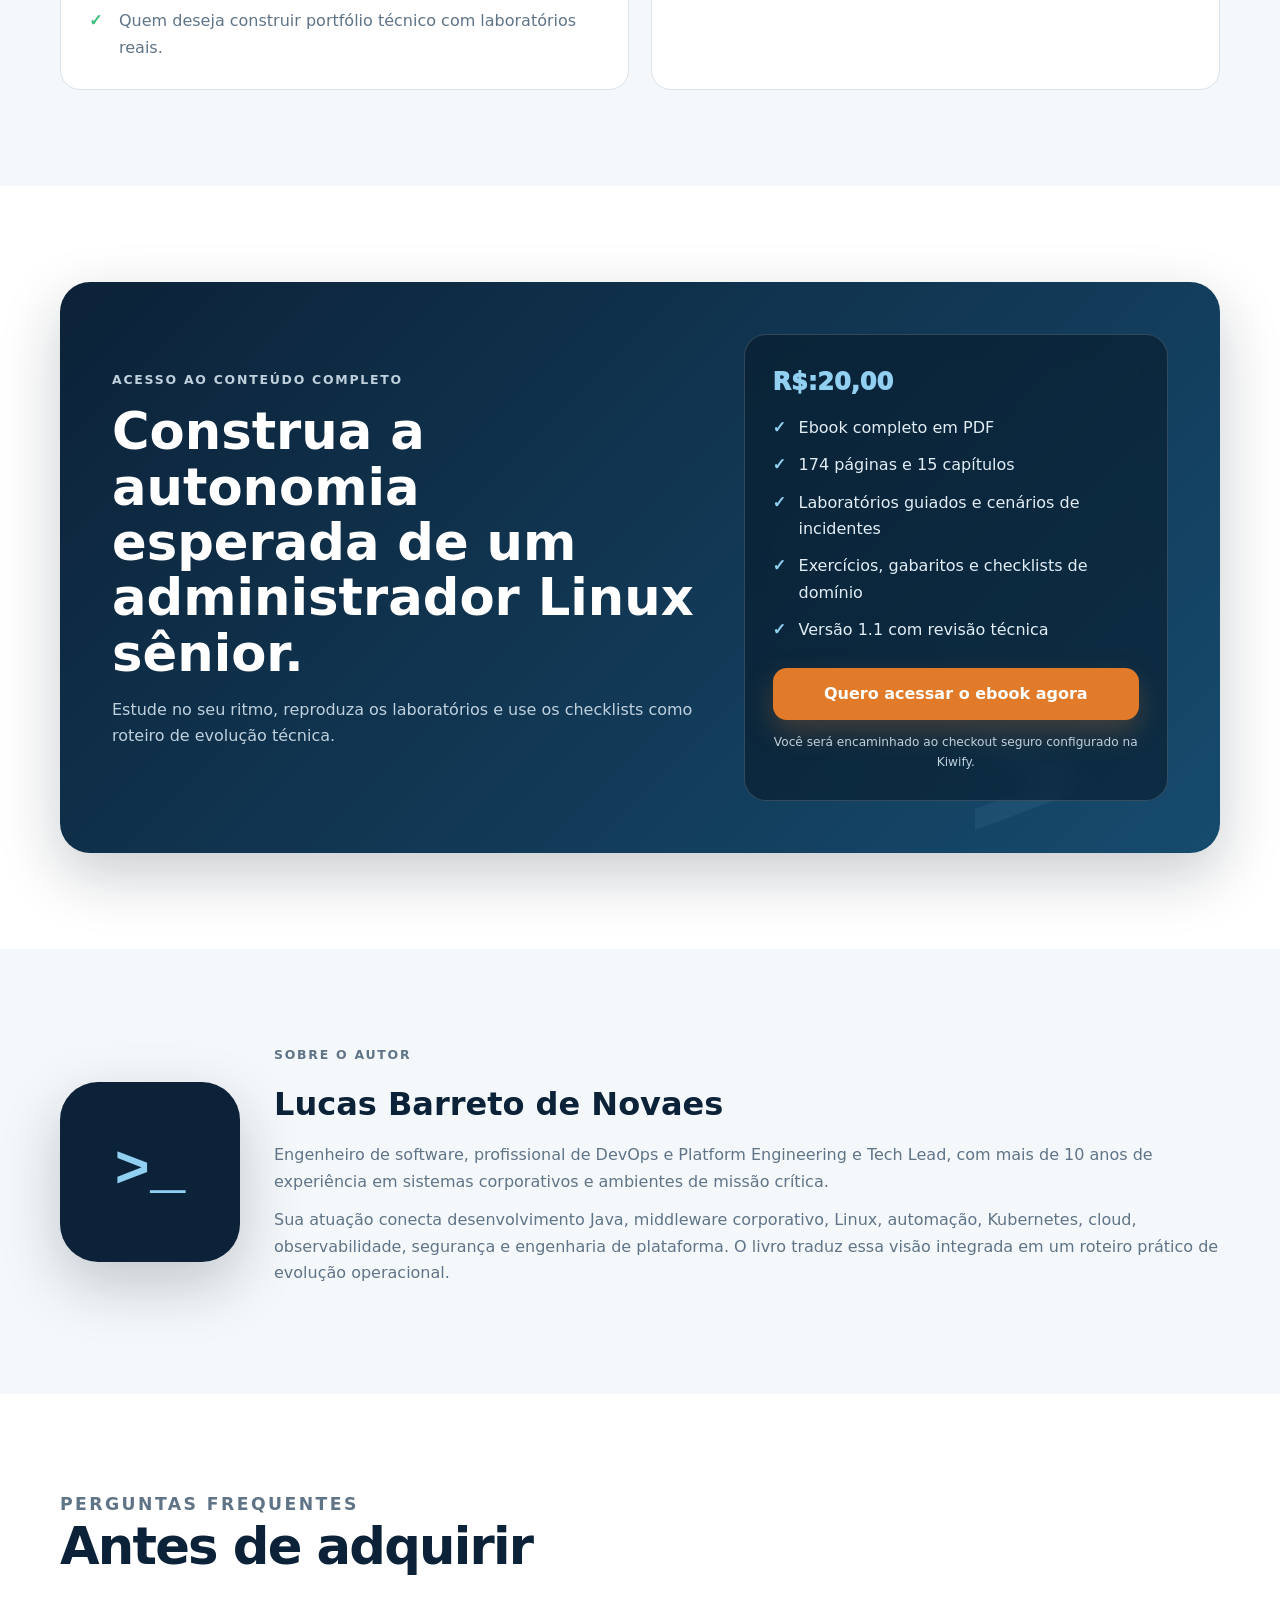
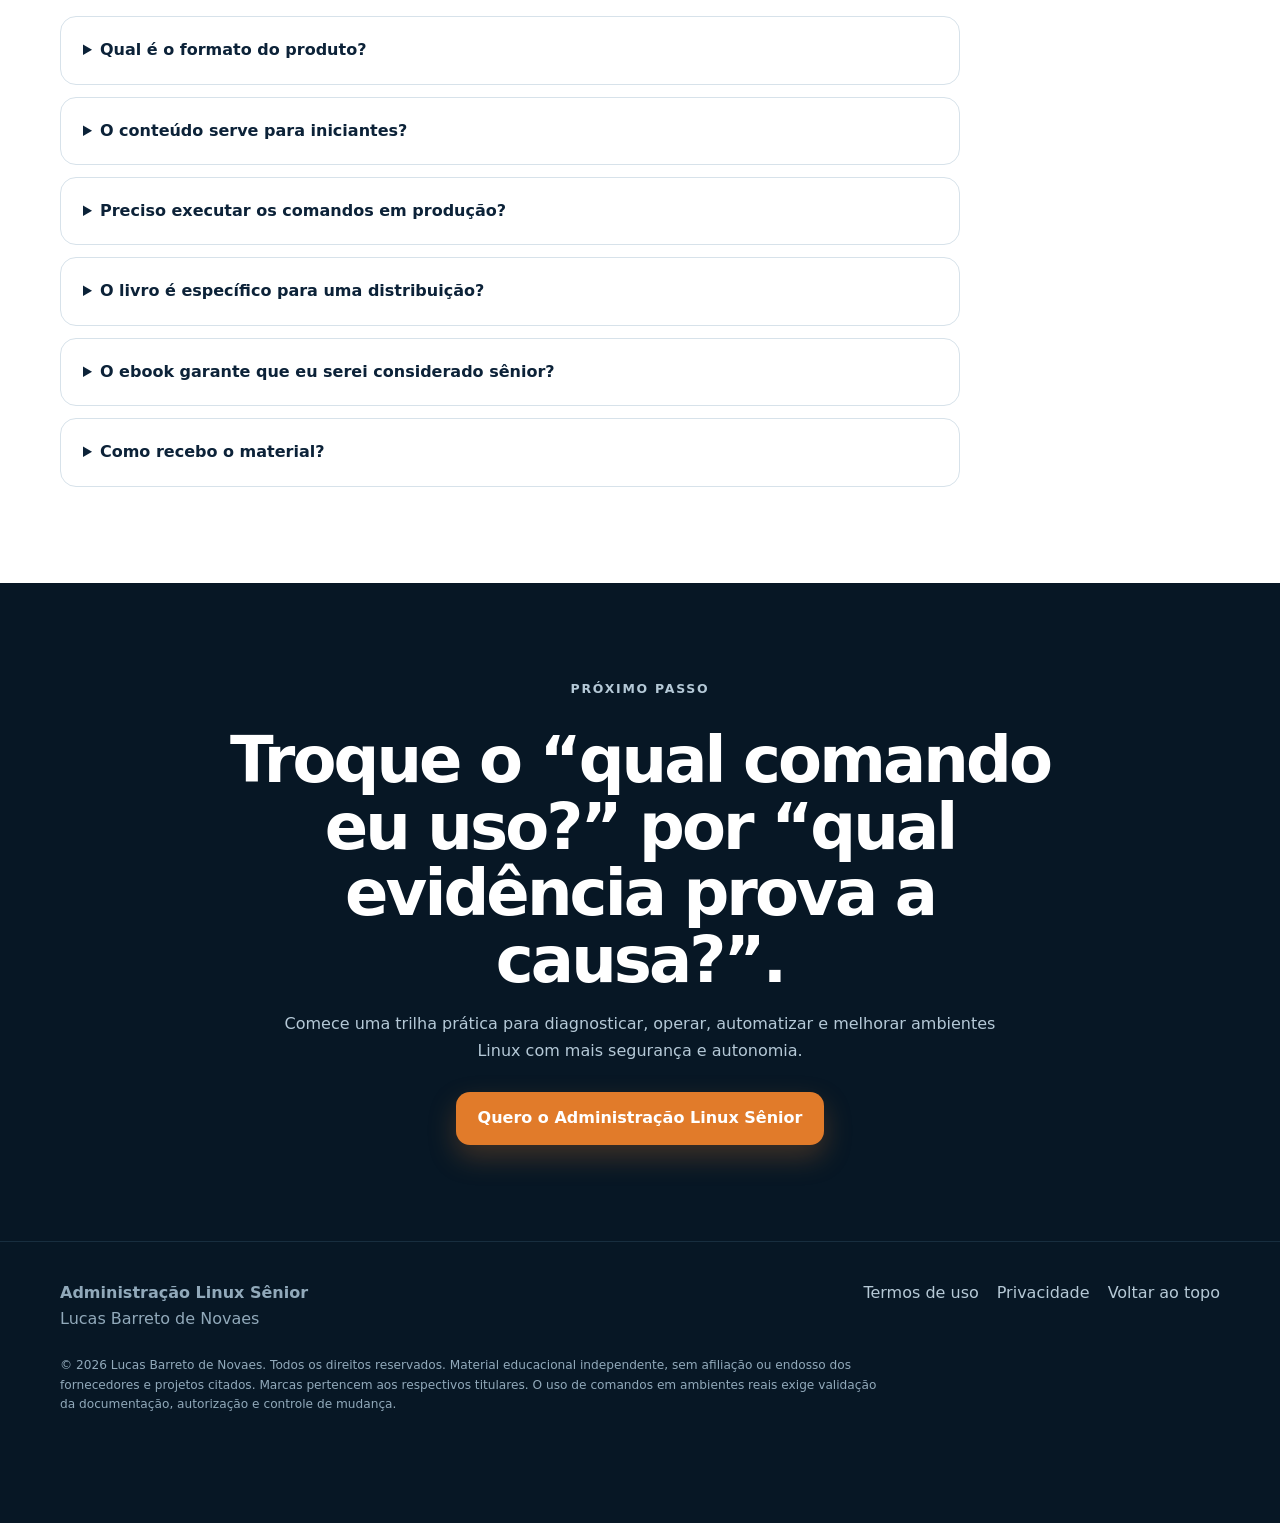
==== commit f326e468: "Update index.html" ====
--- a/index.html
+++ b/index.html
@@ -1,6 +1,7 @@
 <!doctype html>
 <html lang="pt-BR">
 <head>
+  <meta name="google-site-verification" content="qrz1Z5wV44VGWQzpNPtwDw_TaAIFLjMyX-hlvk6Sn_g" />
   <meta charset="utf-8">
   <meta name="viewport" content="width=device-width, initial-scale=1">
   <title>Administração Linux Sênior | Ebook completo</title>
--- a/assets/css/style.css
+++ b/assets/css/style.css
@@ -0,0 +1,267 @@
+:root {
+  --navy-950: #071725;
+  --navy-900: #0c2238;
+  --navy-850: #102a43;
+  --navy-800: #163958;
+  --navy-700: #20557d;
+  --blue-400: #67b9e8;
+  --blue-300: #91d0f1;
+  --orange-500: #e17b2a;
+  --orange-400: #f49a4a;
+  --white: #ffffff;
+  --ice: #f4f8fb;
+  --text: #162838;
+  --muted: #607488;
+  --line: #d7e2ea;
+  --green: #39bf78;
+  --shadow: 0 22px 60px rgba(7, 23, 37, .22);
+  --radius: 24px;
+  --container: min(1160px, calc(100% - 40px));
+}
+
+* { box-sizing: border-box; }
+html { scroll-behavior: smooth; }
+body {
+  margin: 0;
+  color: var(--text);
+  background: var(--white);
+  font-family: Inter, ui-sans-serif, system-ui, -apple-system, BlinkMacSystemFont, "Segoe UI", sans-serif;
+  line-height: 1.65;
+  -webkit-font-smoothing: antialiased;
+}
+img { max-width: 100%; display: block; }
+a { color: inherit; }
+button, a { -webkit-tap-highlight-color: transparent; }
+button, input, textarea { font: inherit; }
+::selection { background: var(--blue-300); color: var(--navy-950); }
+
+.skip-link {
+  position: fixed; top: 10px; left: 10px; z-index: 9999;
+  transform: translateY(-150%); padding: 10px 16px; border-radius: 10px;
+  background: var(--white); color: var(--navy-950); font-weight: 800;
+}
+.skip-link:focus { transform: translateY(0); }
+
+.container { width: var(--container); margin-inline: auto; }
+.eyebrow {
+  margin: 0 0 14px; color: var(--blue-400); font-size: .78rem; font-weight: 900;
+  letter-spacing: .14em; text-transform: uppercase;
+}
+.section { padding: 96px 0; }
+.section--soft { background: var(--ice); }
+.section--dark { color: var(--white); background: var(--navy-950); }
+.section-heading { max-width: 780px; margin-bottom: 42px; }
+.section-heading h2 {
+  margin: 0 0 16px; color: var(--navy-900); font-size: clamp(2rem, 4vw, 3.25rem);
+  line-height: 1.08; letter-spacing: -.035em;
+}
+.section--dark .section-heading h2 { color: var(--white); }
+.section-heading p { margin: 0; color: var(--muted); font-size: 1.08rem; }
+.section--dark .section-heading p { color: #b9cbda; }
+
+.site-header {
+  position: sticky; top: 0; z-index: 1000;
+  border-bottom: 1px solid rgba(145, 208, 241, .13);
+  background: rgba(7, 23, 37, .91); backdrop-filter: blur(16px);
+}
+.navbar { min-height: 74px; display: flex; align-items: center; justify-content: space-between; gap: 24px; }
+.brand { display: inline-flex; align-items: center; gap: 12px; color: var(--white); text-decoration: none; font-weight: 900; }
+.brand__mark {
+  width: 40px; height: 40px; display: grid; place-items: center; border-radius: 12px;
+  color: var(--navy-950); background: var(--blue-400); font: 900 1rem ui-monospace, monospace;
+}
+.brand__text small { display: block; color: #94b4c9; font-size: .65rem; letter-spacing: .12em; text-transform: uppercase; }
+.brand__text span { display: block; line-height: 1.1; }
+.nav-links { display: flex; align-items: center; gap: 24px; }
+.nav-links a { color: #d5e5ef; text-decoration: none; font-size: .9rem; font-weight: 750; }
+.nav-links a:hover, .nav-links a:focus-visible { color: var(--blue-300); }
+.menu-button { display: none; border: 0; background: transparent; color: var(--white); cursor: pointer; }
+
+.button {
+  display: inline-flex; min-height: 52px; align-items: center; justify-content: center; gap: 10px;
+  padding: 13px 22px; border: 0; border-radius: 14px; color: var(--white); background: var(--orange-500);
+  box-shadow: 0 12px 28px rgba(225, 123, 42, .26); text-decoration: none; font-weight: 900;
+  transition: transform .18s ease, background .18s ease, box-shadow .18s ease;
+}
+.button:hover { transform: translateY(-2px); background: var(--orange-400); box-shadow: 0 16px 34px rgba(225, 123, 42, .33); }
+.button:focus-visible { outline: 4px solid rgba(103, 185, 232, .45); outline-offset: 3px; }
+.button--small { min-height: 42px; padding: 9px 16px; border-radius: 11px; font-size: .86rem; }
+.button--secondary { color: var(--navy-900); background: var(--white); box-shadow: none; }
+.button--secondary:hover { background: #eaf6fc; }
+.button svg { width: 19px; height: 19px; }
+
+.hero {
+  position: relative; overflow: hidden; color: var(--white);
+  background:
+    radial-gradient(circle at 82% 22%, rgba(103, 185, 232, .22), transparent 24rem),
+    linear-gradient(135deg, var(--navy-950), var(--navy-900) 58%, #123a58);
+}
+.hero::before {
+  content: ""; position: absolute; inset: 0; opacity: .28; pointer-events: none;
+  background-image: linear-gradient(rgba(103,185,232,.12) 1px, transparent 1px), linear-gradient(90deg, rgba(103,185,232,.12) 1px, transparent 1px);
+  background-size: 64px 64px; mask-image: linear-gradient(to bottom, #000, transparent 90%);
+}
+.hero__grid { position: relative; display: grid; grid-template-columns: 1.1fr .8fr; gap: 64px; align-items: center; padding: 82px 0 90px; }
+.hero h1 { max-width: 760px; margin: 0 0 24px; font-size: clamp(2.55rem, 5.6vw, 5.05rem); line-height: .98; letter-spacing: -.055em; }
+.hero h1 span { color: var(--blue-300); }
+.hero__lead { max-width: 720px; margin: 0 0 26px; color: #d7e7f1; font-size: clamp(1.05rem, 2vw, 1.26rem); }
+.hero__proof { display: flex; flex-wrap: wrap; gap: 10px; margin: 0 0 30px; padding: 0; list-style: none; }
+.hero__proof li { padding: 8px 12px; border: 1px solid rgba(145,208,241,.25); border-radius: 999px; color: #dcebf4; background: rgba(255,255,255,.06); font-size: .82rem; font-weight: 800; }
+.hero__actions { display: flex; flex-wrap: wrap; align-items: center; gap: 16px; }
+.hero__microcopy { margin-top: 14px; color: #9fb9cb; font-size: .78rem; }
+.hero__cover { position: relative; max-width: 425px; margin-inline: auto; }
+.hero__cover::before { content: ""; position: absolute; inset: 8% -10% -5%; border-radius: 45%; background: rgba(103,185,232,.24); filter: blur(60px); }
+.book-cover { position: relative; border-radius: 12px; box-shadow: 0 34px 70px rgba(0,0,0,.42); transform: perspective(1100px) rotateY(-7deg) rotateX(1deg); }
+.book-badge { position: absolute; right: -30px; top: 44px; z-index: 2; width: 118px; height: 118px; display: grid; place-items: center; padding: 18px; border: 5px solid rgba(255,255,255,.9); border-radius: 50%; color: var(--navy-950); background: var(--blue-300); text-align: center; font-size: .76rem; font-weight: 950; line-height: 1.2; transform: rotate(8deg); box-shadow: var(--shadow); }
+
+.stats { position: relative; z-index: 2; margin-top: -32px; }
+.stats__grid { display: grid; grid-template-columns: repeat(4, 1fr); overflow: hidden; border: 1px solid var(--line); border-radius: 22px; background: var(--white); box-shadow: var(--shadow); }
+.stat { padding: 25px; text-align: center; }
+.stat + .stat { border-left: 1px solid var(--line); }
+.stat strong { display: block; color: var(--navy-900); font-size: 1.75rem; line-height: 1; }
+.stat span { display: block; margin-top: 8px; color: var(--muted); font-size: .78rem; font-weight: 850; letter-spacing: .06em; text-transform: uppercase; }
+
+.problem-grid { display: grid; grid-template-columns: .9fr 1.1fr; gap: 64px; align-items: start; }
+.problem-card { position: sticky; top: 110px; padding: 34px; border-radius: var(--radius); color: var(--white); background: var(--navy-900); box-shadow: var(--shadow); }
+.problem-card code { display: block; margin-top: 24px; padding: 22px; border: 1px solid #25547a; border-radius: 16px; color: #bfe4f6; background: #081826; font: .88rem/1.75 ui-monospace, SFMono-Regular, Consolas, monospace; white-space: pre-wrap; }
+.compare-list { display: grid; gap: 18px; }
+.compare-item { display: grid; grid-template-columns: 46px 1fr; gap: 16px; padding: 22px; border: 1px solid var(--line); border-radius: 18px; background: var(--white); }
+.compare-item__icon { width: 46px; height: 46px; display: grid; place-items: center; border-radius: 14px; color: var(--navy-900); background: #dff2fc; font-weight: 950; }
+.compare-item h3 { margin: 0 0 4px; color: var(--navy-900); font-size: 1rem; }
+.compare-item p { margin: 0; color: var(--muted); }
+
+.cards { display: grid; grid-template-columns: repeat(3, 1fr); gap: 20px; }
+.card { padding: 28px; border: 1px solid var(--line); border-radius: 20px; background: var(--white); box-shadow: 0 12px 34px rgba(16, 42, 67, .07); }
+.card__number { display: grid; width: 48px; height: 48px; place-items: center; margin-bottom: 20px; border-radius: 14px; color: var(--navy-950); background: var(--blue-300); font-weight: 950; }
+.card h3 { margin: 0 0 10px; color: var(--navy-900); font-size: 1.15rem; }
+.card p { margin: 0; color: var(--muted); }
+
+.curriculum { display: grid; gap: 18px; }
+.part { overflow: hidden; border: 1px solid rgba(145,208,241,.22); border-radius: 22px; background: var(--navy-900); }
+.part summary { position: relative; display: flex; align-items: center; justify-content: space-between; gap: 18px; padding: 22px 26px; cursor: pointer; list-style: none; font-weight: 900; }
+.part summary::-webkit-details-marker { display: none; }
+.part summary::after { content: "+"; width: 34px; height: 34px; display: grid; flex: 0 0 auto; place-items: center; border-radius: 10px; color: var(--navy-950); background: var(--blue-300); font-size: 1.3rem; }
+.part[open] summary::after { content: "−"; }
+.part__label { color: var(--blue-300); font-size: .72rem; letter-spacing: .12em; text-transform: uppercase; }
+.part__title { display: block; margin-top: 3px; color: var(--white); font-size: 1.08rem; }
+.chapters { display: grid; grid-template-columns: repeat(2, 1fr); gap: 1px; border-top: 1px solid rgba(145,208,241,.18); background: rgba(145,208,241,.16); }
+.chapter { min-height: 126px; padding: 22px; background: #0e2a42; }
+.chapter strong { display: block; color: var(--blue-300); font-size: .74rem; letter-spacing: .08em; text-transform: uppercase; }
+.chapter h3 { margin: 6px 0 6px; color: var(--white); font-size: 1rem; }
+.chapter p { margin: 0; color: #aebfcd; font-size: .88rem; }
+
+.method-grid { display: grid; grid-template-columns: repeat(4, 1fr); gap: 18px; counter-reset: method; }
+.method { counter-increment: method; position: relative; padding: 26px 22px 24px; border-radius: 20px; color: var(--white); background: var(--navy-900); }
+.method::before { content: counter(method, decimal-leading-zero); display: block; margin-bottom: 22px; color: var(--blue-300); font: 900 2.2rem/1 ui-monospace, monospace; }
+.method h3 { margin: 0 0 8px; font-size: 1rem; }
+.method p { margin: 0; color: #aec2d1; font-size: .88rem; }
+
+.audience-grid { display: grid; grid-template-columns: repeat(2, 1fr); gap: 22px; }
+.audience { padding: 28px; border-radius: 20px; background: var(--white); border: 1px solid var(--line); }
+.audience h3 { margin: 0 0 16px; color: var(--navy-900); }
+.check-list { display: grid; gap: 11px; margin: 0; padding: 0; list-style: none; }
+.check-list li { position: relative; padding-left: 30px; color: var(--muted); }
+.check-list li::before { content: "✓"; position: absolute; left: 0; top: 0; color: var(--green); font-weight: 950; }
+.check-list--no li::before { content: "×"; color: #d65d5d; }
+
+.offer { position: relative; overflow: hidden; border-radius: 30px; color: var(--white); background: linear-gradient(135deg, var(--navy-900), #164b6e); box-shadow: var(--shadow); }
+.offer::after { content: ">_"; position: absolute; right: 24px; bottom: -34px; color: rgba(145,208,241,.08); font: 900 12rem/1 ui-monospace, monospace; }
+.offer__grid { position: relative; z-index: 1; display: grid; grid-template-columns: 1fr .72fr; gap: 42px; align-items: center; padding: 52px; }
+.offer h2 { margin: 0 0 14px; font-size: clamp(2rem, 4vw, 3.2rem); line-height: 1.08; }
+.offer p { color: #bfd0dc; }
+.offer__panel { padding: 28px; border: 1px solid rgba(255,255,255,.16); border-radius: 22px; background: rgba(7,23,37,.55); backdrop-filter: blur(12px); }
+.offer__panel ul { display: grid; gap: 11px; margin: 0 0 24px; padding: 0; list-style: none; }
+.offer__panel li { position: relative; padding-left: 26px; color: #e2edf4; }
+.offer__panel li::before { content: "✓"; position: absolute; left: 0; color: var(--blue-300); font-weight: 950; }
+.price { display: block; margin-bottom: 12px; color: var(--blue-300); font-size: 1.5rem; font-weight: 950; }
+.offer .button { width: 100%; }
+.offer__note { margin: 12px 0 0; text-align: center; font-size: .76rem; }
+
+.author { display: grid; grid-template-columns: 180px 1fr; gap: 34px; align-items: center; }
+.author__avatar { width: 180px; height: 180px; display: grid; place-items: center; border-radius: 38px; color: var(--blue-300); background: var(--navy-900); box-shadow: var(--shadow); font: 900 3.7rem/1 ui-monospace, monospace; }
+.author h2 { margin: 0 0 12px; color: var(--navy-900); font-size: 2rem; }
+.author p { margin: 0 0 12px; color: var(--muted); }
+
+.faq { display: grid; gap: 12px; max-width: 900px; }
+.faq details { border: 1px solid var(--line); border-radius: 16px; background: var(--white); }
+.faq summary { padding: 20px 22px; cursor: pointer; color: var(--navy-900); font-weight: 900; }
+.faq p { margin: 0; padding: 0 22px 22px; color: var(--muted); }
+
+.final-cta { text-align: center; }
+.final-cta h2 { max-width: 850px; margin: 0 auto 18px; font-size: clamp(2rem, 5vw, 4rem); line-height: 1.04; letter-spacing: -.045em; }
+.final-cta p { max-width: 720px; margin: 0 auto 28px; color: #b5c9d7; }
+
+.site-footer { padding: 38px 0 96px; color: #91a9ba; background: var(--navy-950); border-top: 1px solid rgba(145,208,241,.12); }
+.footer-grid { display: grid; grid-template-columns: 1fr auto; gap: 30px; align-items: start; }
+.footer-links { display: flex; flex-wrap: wrap; gap: 18px; }
+.footer-links a { color: #b6c9d6; text-decoration: none; }
+.footer-small { max-width: 820px; margin-top: 24px; font-size: .76rem; line-height: 1.6; }
+
+.mobile-cta { display: none; }
+.setup-dialog { max-width: 560px; border: 0; border-radius: 22px; padding: 0; box-shadow: var(--shadow); }
+.setup-dialog::backdrop { background: rgba(7,23,37,.75); backdrop-filter: blur(5px); }
+.setup-dialog__content { padding: 30px; }
+.setup-dialog h2 { margin: 0 0 12px; color: var(--navy-900); }
+.setup-dialog p { color: var(--muted); }
+.setup-dialog code { display: block; padding: 12px; border-radius: 10px; background: #edf4f8; overflow-wrap: anywhere; }
+
+/* Conteúdo sempre visível: animações não podem bloquear leitura, SEO ou acessibilidade. */
+[data-reveal] { opacity: 1; transform: none; }
+
+.legal-page { min-height: 100vh; background: var(--ice); }
+.legal-main { padding: 72px 0; }
+.legal-card { max-width: 900px; padding: 42px; border: 1px solid var(--line); border-radius: 24px; background: var(--white); box-shadow: 0 14px 45px rgba(16,42,67,.08); }
+.legal-card h1 { margin-top: 0; color: var(--navy-900); font-size: 2.5rem; }
+.legal-card h2 { margin-top: 32px; color: var(--navy-900); }
+.legal-card p, .legal-card li { color: var(--muted); }
+
+@media (max-width: 980px) {
+  .hero__grid, .problem-grid, .offer__grid { grid-template-columns: 1fr; }
+  .hero__copy { text-align: center; }
+  .hero__lead { margin-inline: auto; }
+  .hero__proof, .hero__actions { justify-content: center; }
+  .hero__microcopy { text-align: center; }
+  .hero__cover { max-width: 360px; }
+  .problem-card { position: static; }
+  .cards { grid-template-columns: repeat(2, 1fr); }
+  .method-grid { grid-template-columns: repeat(2, 1fr); }
+  .offer__grid { padding: 42px; }
+}
+
+@media (max-width: 760px) {
+  :root { --container: min(100% - 28px, 1160px); }
+  .section { padding: 72px 0; }
+  .menu-button { display: inline-grid; place-items: center; }
+  .nav-links {
+    position: absolute; left: 14px; right: 14px; top: 66px; display: none; align-items: stretch; flex-direction: column; gap: 0;
+    padding: 10px; border: 1px solid rgba(145,208,241,.18); border-radius: 18px; background: #0b2033; box-shadow: var(--shadow);
+  }
+  .nav-links[data-open] { display: flex; }
+  .nav-links a { padding: 13px; }
+  .nav-links .button { margin-top: 8px; }
+  .hero__grid { gap: 44px; padding: 64px 0 76px; }
+  .hero h1 { font-size: clamp(2.6rem, 13vw, 4rem); }
+  .book-badge { right: -12px; top: 28px; width: 96px; height: 96px; font-size: .64rem; }
+  .stats__grid { grid-template-columns: repeat(2, 1fr); }
+  .stat:nth-child(3) { border-left: 0; border-top: 1px solid var(--line); }
+  .stat:nth-child(4) { border-top: 1px solid var(--line); }
+  .cards, .audience-grid { grid-template-columns: 1fr; }
+  .chapters { grid-template-columns: 1fr; }
+  .method-grid { grid-template-columns: 1fr; }
+  .offer__grid { padding: 30px 22px; }
+  .author { grid-template-columns: 1fr; text-align: center; }
+  .author__avatar { width: 130px; height: 130px; margin-inline: auto; border-radius: 30px; font-size: 2.7rem; }
+  .footer-grid { grid-template-columns: 1fr; }
+  .mobile-cta {
+    position: fixed; z-index: 999; left: 12px; right: 12px; bottom: 12px; display: block;
+  }
+  .mobile-cta .button { width: 100%; box-shadow: 0 16px 36px rgba(7,23,37,.38); }
+  .site-footer { padding-bottom: 120px; }
+  .legal-card { padding: 28px 22px; }
+}
+
+@media (prefers-reduced-motion: reduce) {
+  html { scroll-behavior: auto; }
+  *, *::before, *::after { animation-duration: .01ms !important; transition-duration: .01ms !important; }
+  [data-reveal] { opacity: 1; transform: none; }
+}
